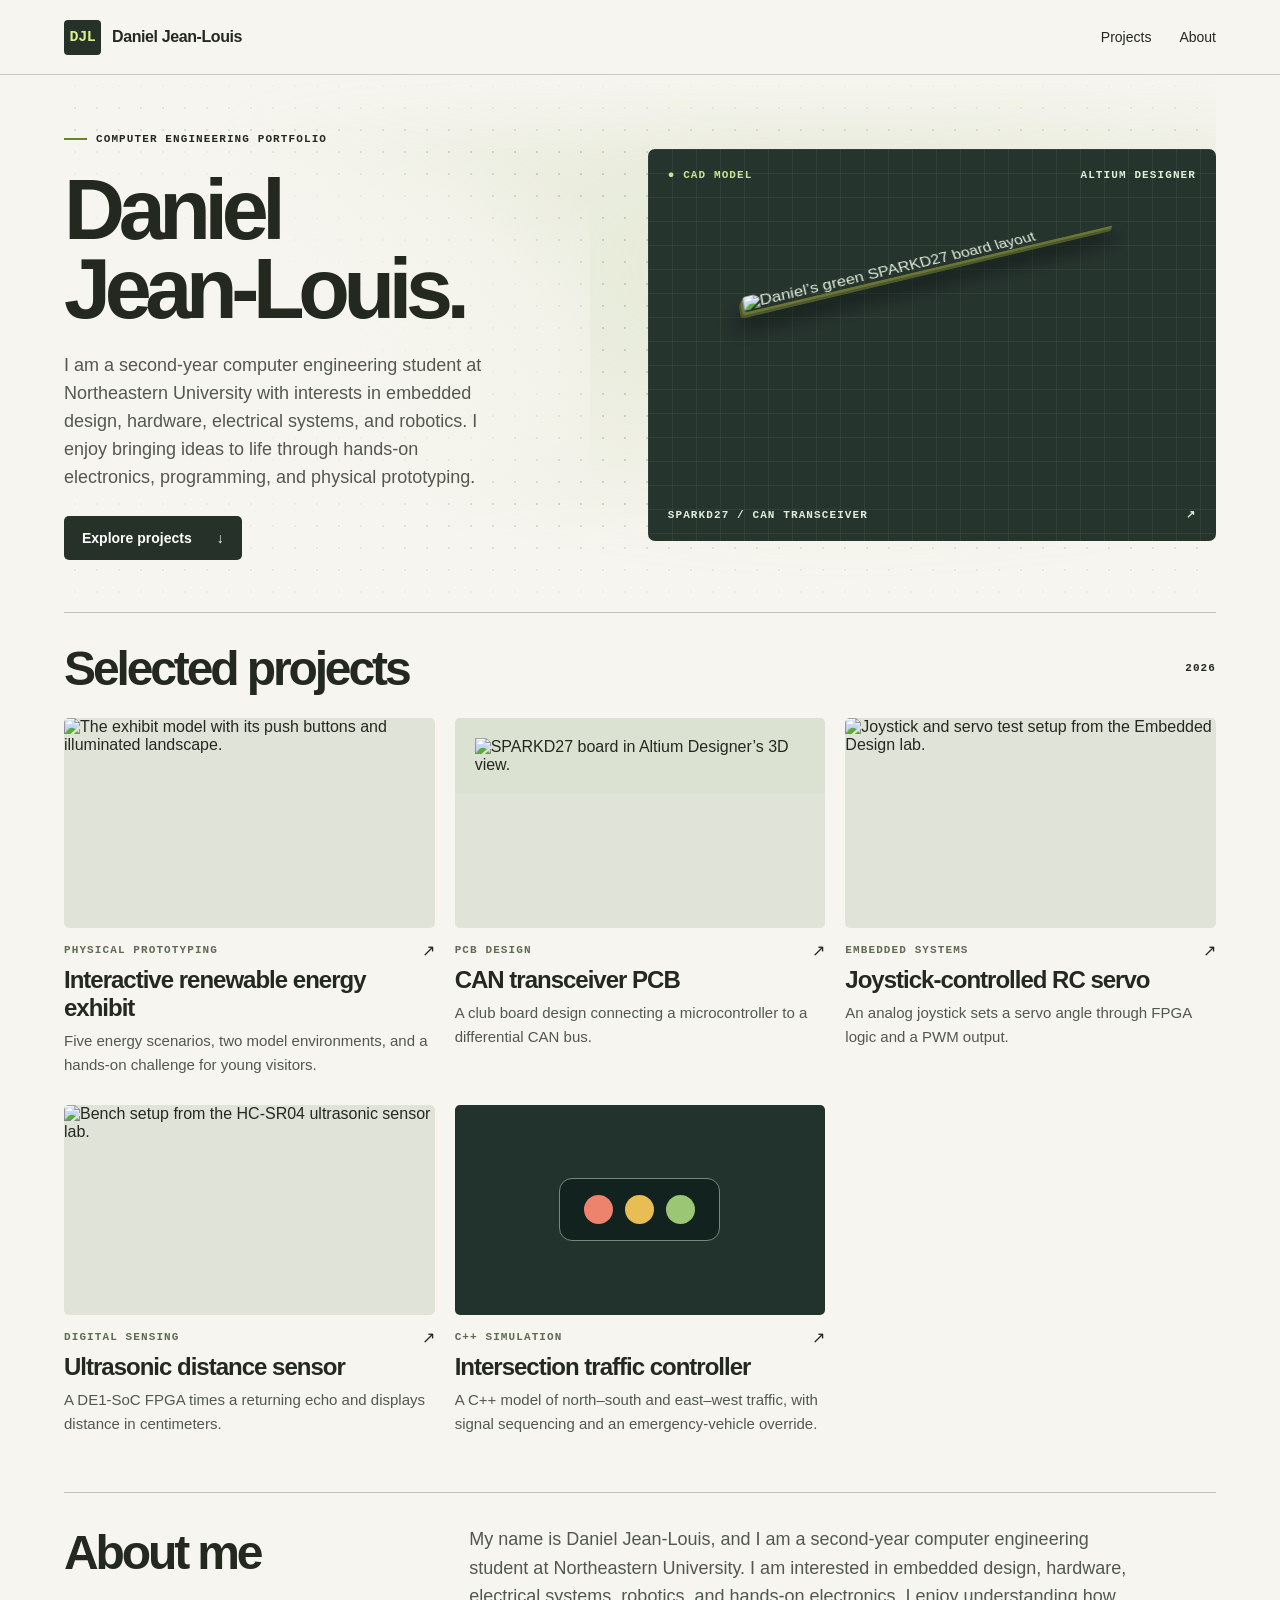
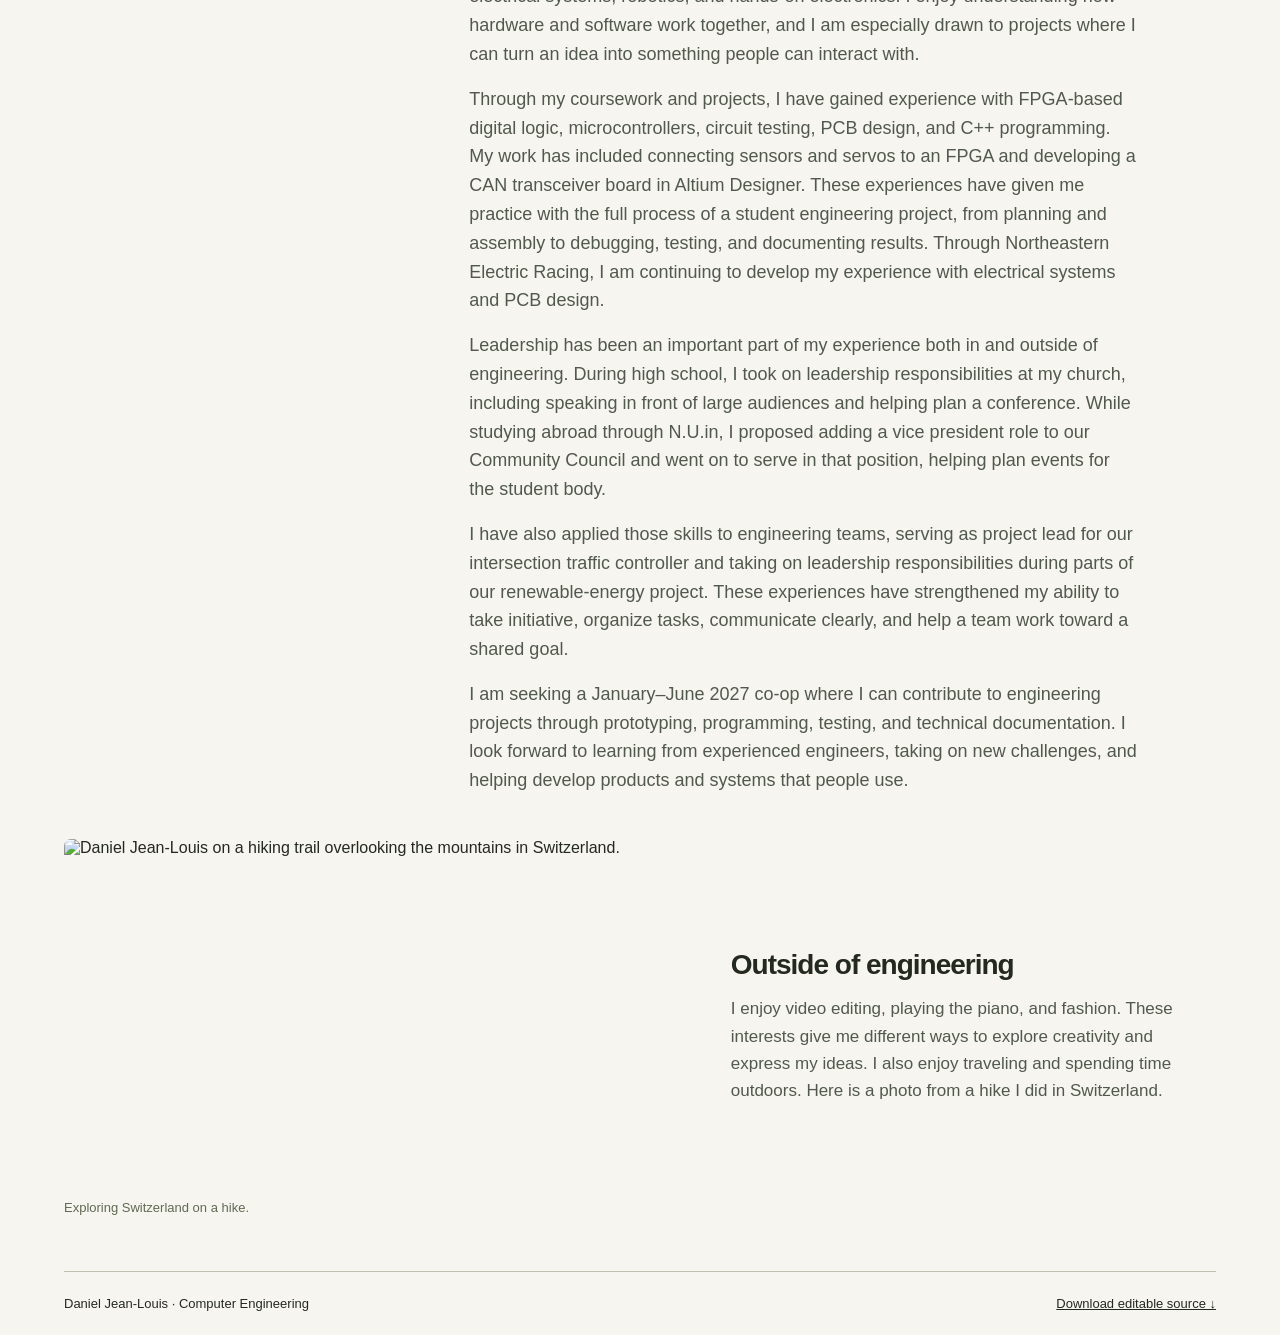
==== index.html @ 47817d31 "Add files via upload" ====
<!doctype html><html lang="en"><head><meta charset="utf-8"><meta name="viewport" content="width=device-width,initial-scale=1"><title>Computer Engineering Portfolio | Daniel Jean-Louis</title><meta name="description" content="Computer engineering projects by Daniel Jean-Louis at Northeastern University."><link rel="stylesheet" href="style.css"></head><body><header><nav class="wrap"><a class="brand" href="index.html"><span class="mark">DJL</span>Daniel Jean-Louis</a><div class="navlinks"><a href="index.html#projects">Projects</a><a href="index.html#about">About</a></div></nav></header><main class="wrap"><section class="hero"><div><div class="kicker">Computer engineering portfolio</div><h1>Daniel<br>Jean-Louis.</h1><p class="intro">I am a second-year computer engineering student at Northeastern University with interests in embedded design, hardware, electrical systems, and robotics. I enjoy bringing ideas to life through hands-on electronics, programming, and physical prototyping.</p><a class="cta" href="#projects">Explore projects <span aria-hidden="true">↓</span></a></div><a class="stage" href="pcb.html" aria-label="Explore the SPARKD27 CAN transceiver PCB"><span class="legend top"><span class="indicator">● CAD MODEL</span><span>ALTIUM DESIGNER</span></span><img src="media/board.webp" alt="Daniel’s green SPARKD27 board layout"><span class="legend bottom"><span>SPARKD27 / CAN TRANSCEIVER</span><span>↗</span></span></a></section><section id="projects"><div class="sectionhead"><h2>Selected projects</h2><span class="mono">2026</span></div><div class="cards"><a class="card" href="energy.html"><div class="visual energy"><img loading="lazy" src="media/energy.webp" alt="The exhibit model with its push buttons and illuminated landscape."></div><div class="meta"><span class="label">Physical prototyping</span><span aria-hidden="true">↗</span></div><h3>Interactive renewable energy exhibit</h3><p>Five energy scenarios, two model environments, and a hands-on challenge for young visitors.</p></a><a class="card" href="pcb.html"><div class="visual board"><img loading="lazy" src="media/board.webp" alt="SPARKD27 board in Altium Designer’s 3D view."></div><div class="meta"><span class="label">PCB design</span><span aria-hidden="true">↗</span></div><h3>CAN transceiver PCB</h3><p>A club board design connecting a microcontroller to a differential CAN bus.</p></a><a class="card" href="servo.html"><div class="visual servo"><img loading="lazy" src="media/servo.webp" alt="Joystick and servo test setup from the Embedded Design lab."></div><div class="meta"><span class="label">Embedded systems</span><span aria-hidden="true">↗</span></div><h3>Joystick-controlled RC servo</h3><p>An analog joystick sets a servo angle through FPGA logic and a PWM output.</p></a><a class="card" href="sonar.html"><div class="visual sonar"><img loading="lazy" src="media/sonar.webp" alt="Bench setup from the HC-SR04 ultrasonic sensor lab."></div><div class="meta"><span class="label">Digital sensing</span><span aria-hidden="true">↗</span></div><h3>Ultrasonic distance sensor</h3><p>A DE1-SoC FPGA times a returning echo and displays distance in centimeters.</p></a><a class="card" href="traffic.html"><div class="visual traffic" aria-hidden="true"><div class="lights"><i></i><i></i><i></i></div></div><div class="meta"><span class="label">C++ simulation</span><span aria-hidden="true">↗</span></div><h3>Intersection traffic controller</h3><p>A C++ model of north–south and east–west traffic, with signal sequencing and an emergency-vehicle override.</p></a></div></section><section class="about" id="about">
<h2>About me</h2>
<div class="bio">
<p class="bodytext">My name is Daniel Jean-Louis, and I am a second-year computer engineering student at Northeastern University. I am interested in embedded design, hardware, electrical systems, robotics, and hands-on electronics. I enjoy understanding how hardware and software work together, and I am especially drawn to projects where I can turn an idea into something people can interact with.</p>
<p class="bodytext">Through my coursework and projects, I have gained experience with FPGA-based digital logic, microcontrollers, circuit testing, PCB design, and C++ programming. My work has included connecting sensors and servos to an FPGA and developing a CAN transceiver board in Altium Designer. These experiences have given me practice with the full process of a student engineering project, from planning and assembly to debugging, testing, and documenting results. Through Northeastern Electric Racing, I am continuing to develop my experience with electrical systems and PCB design.</p>
<p class="bodytext">Leadership has been an important part of my experience both in and outside of engineering. During high school, I took on leadership responsibilities at my church, including speaking in front of large audiences and helping plan a conference. While studying abroad through N.U.in, I proposed adding a vice president role to our Community Council and went on to serve in that position, helping plan events for the student body.</p>
<p class="bodytext">I have also applied those skills to engineering teams, serving as project lead for our intersection traffic controller and taking on leadership responsibilities during parts of our renewable-energy project. These experiences have strengthened my ability to take initiative, organize tasks, communicate clearly, and help a team work toward a shared goal.</p>
<p class="bodytext">I am seeking a January–June 2027 co-op where I can contribute to engineering projects through prototyping, programming, testing, and technical documentation. I look forward to learning from experienced engineers, taking on new challenges, and helping develop products and systems that people use.</p>
</div>
<div class="personal">
<figure class="personal-photo"><img src="media/switzerland.png" alt="Daniel Jean-Louis on a hiking trail overlooking the mountains in Switzerland." loading="lazy" width="1179" height="655"><figcaption>Exploring Switzerland on a hike.</figcaption></figure>
<div class="personal-copy"><h3>Outside of engineering</h3><p class="bodytext">I enjoy video editing, playing the piano, and fashion. These interests give me different ways to explore creativity and express my ideas. I also enjoy traveling and spending time outdoors. Here is a photo from a hike I did in Switzerland.</p></div>
</div>
</section></main><div class="wrap"><footer><span>Daniel Jean-Louis · Computer Engineering</span><a href="portfolio-source.zip" download>Download editable source ↓</a></footer></div></body></html>
---- style.css ----
*{box-sizing:border-box}html{scroll-behavior:smooth}body{margin:0;background:#f6f5ef;color:#242920;font-family:'Helvetica Neue',Arial,sans-serif}a{color:inherit;text-decoration:none}a:focus-visible{outline:3px solid #b45620;outline-offset:4px}.wrap{max-width:1280px;padding:0 clamp(20px,5vw,78px);margin:auto}header{border-bottom:1px solid #c8cbbd}nav,.brand,.navlinks,.sectionhead,.meta,footer,.legend{display:flex;align-items:center}nav{height:74px;justify-content:space-between}.brand{gap:11px;font-weight:700;letter-spacing:-.4px}.mark{display:grid;place-items:center;background:#263129;color:#d8f18d;width:37px;height:35px;border-radius:4px;font:700 15px monospace}.navlinks{gap:28px;font-size:14px}.navlinks a:hover,.read:hover{text-decoration:underline}.hero{display:grid;grid-template-columns:1fr 1.08fr;gap:5%;align-items:center;padding:56px 0 52px}.mono,.label,.legend,.read,.kicker{font:600 11px/1.5 'Courier New',monospace;text-transform:uppercase;letter-spacing:1.1px}.kicker{display:flex;align-items:center;gap:9px}.kicker:before{content:'';width:23px;height:2px;background:#66852b}h1,h2,h3,p{margin:0}h1{font-size:clamp(58px,6.6vw,100px);line-height:.94;letter-spacing:-.075em;margin:23px 0}.intro{font-size:18px;line-height:1.55;color:#53594e;max-width:430px}.cta{display:inline-flex;gap:25px;background:#263129;color:white;border-radius:5px;padding:14px 18px;margin-top:24px;font-weight:600;font-size:14px}.stage{display:block;background-color:#26342e;background-image:linear-gradient(#96c39e16 1px,transparent 1px),linear-gradient(90deg,#96c39e16 1px,transparent 1px);background-size:24px 24px;color:#e1edda;position:relative;overflow:hidden;border-radius:7px;aspect-ratio:1.45}.stage .legend{position:absolute;left:20px;right:20px;justify-content:space-between}.top{top:18px}.bottom{bottom:18px}.stage img{position:absolute;width:67%;left:17%;top:26%;transform:perspective(700px) rotateX(35deg) rotateZ(-16deg);border-radius:4px;box-shadow:-2px 3px #6b7636,-4px 6px #4d592c,-9px 19px 22px #0007}.indicator{color:#c7e58f}.sectionhead{border-top:1px solid #bdc2b3;justify-content:space-between;padding:28px 0 22px}h2{font-size:clamp(30px,4vw,48px);letter-spacing:-.065em}.cards{display:grid;grid-template-columns:repeat(3,minmax(0,1fr));gap:28px 20px}.card{display:block}.visual{height:210px;background:#e0e4d8;overflow:hidden;border-radius:5px;position:relative}.visual img{width:100%;height:100%;object-fit:cover;transition:transform .25s}.card:hover img{transform:scale(1.035)}.visual.board img{object-fit:contain;padding:20px;background:#dce2d2}.meta{justify-content:space-between;margin:13px 0 6px}.label{color:#606a54}.card h3{font-size:24px;letter-spacing:-1px}.card p,.bodytext{line-height:1.6;color:#51594e}.card p{margin-top:7px;font-size:15px}.traffic{display:grid;place-content:center;background:#22322d;color:#bcdf91}.lights{display:flex;gap:12px;background:#12221e;padding:16px 24px;border:1px solid #748976;border-radius:13px}.lights i{width:29px;height:29px;border-radius:50%;background:#ed836d}.lights i:nth-child(2){background:#e8bd53}.lights i:nth-child(3){background:#9bc774}.about{display:grid;grid-template-columns:1fr 2fr;gap:32px;margin:56px 0;padding-top:32px;border-top:1px solid #bdc2b3}.about p{max-width:670px;font-size:18px}footer{justify-content:space-between;gap:15px;border-top:1px solid #bdc2b3;padding:24px 0;font-size:13px}footer a{text-decoration:underline}.detail{max-width:900px;margin:auto;padding:35px 0 55px}.detail h1{font-size:clamp(44px,6vw,72px);max-width:850px}.detail .kicker{margin-top:35px}.detail .intro{max-width:740px}.detail figure{margin:32px 0}.detail figure img{display:block;max-width:100%;max-height:520px;margin:auto;border-radius:5px}.detail figcaption{font:13px/1.6 monospace;text-align:center;margin:8px}.detail h2{font-size:28px;margin:26px 0 8px}.detail p.bodytext{max-width:720px;font-size:18px}.detail .traffic{height:230px}.detail code{font-size:.9em}@media(max-width:820px){.cards{grid-template-columns:repeat(2,minmax(0,1fr))}.hero{gap:24px}.intro{font-size:16px}.stage{aspect-ratio:1.15}.stage img{top:32%}}@media(max-width:640px){.hero,.about{grid-template-columns:1fr}.hero{padding:35px 0 28px}.stage{aspect-ratio:1.65}.stage img{top:21%;width:60%;left:20%}.cards{grid-template-columns:1fr}.visual{height:240px}nav{height:62px}.navlinks{gap:14px}.brand{font-size:14px}.about{gap:12px}.legend{font-size:9px}footer{flex-wrap:wrap}}@media(prefers-reduced-motion:reduce){html{scroll-behavior:auto}.visual img{transition:none}}

.bio p + p{margin-top:16px}

.personal{grid-column:1 / -1;display:grid;grid-template-columns:1.3fr 1fr;gap:36px;align-items:center;margin-top:12px}
.personal-photo{margin:0}
.personal-photo img{display:block;width:100%;height:auto;border-radius:7px}
.personal-photo figcaption{margin-top:10px;color:#606a54;font-size:13px}
.personal-copy h3{font-size:28px;letter-spacing:-1px;margin-bottom:14px}
.personal-copy p{font-size:17px}
@media(max-width:640px){.personal{grid-template-columns:1fr;gap:20px;margin-top:20px}}

/* A dotted engineering-paper pattern fades behind the introduction. */
.hero{position:relative;isolation:isolate}
.hero::before{content:"";position:absolute;inset:0;z-index:-1;pointer-events:none;background-image:radial-gradient(circle,rgba(79,104,57,.22) 1px,transparent 1.5px),radial-gradient(ellipse at 68% 35%,rgba(181,201,142,.30),transparent 65%);background-size:22px 22px,100% 100%;mask-image:linear-gradient(to bottom,transparent,#000 15%,#000 80%,transparent)}
.hero>div:first-child{background:radial-gradient(ellipse at left center,rgba(246,245,239,.98) 35%,rgba(246,245,239,.68) 65%,transparent 85%)}
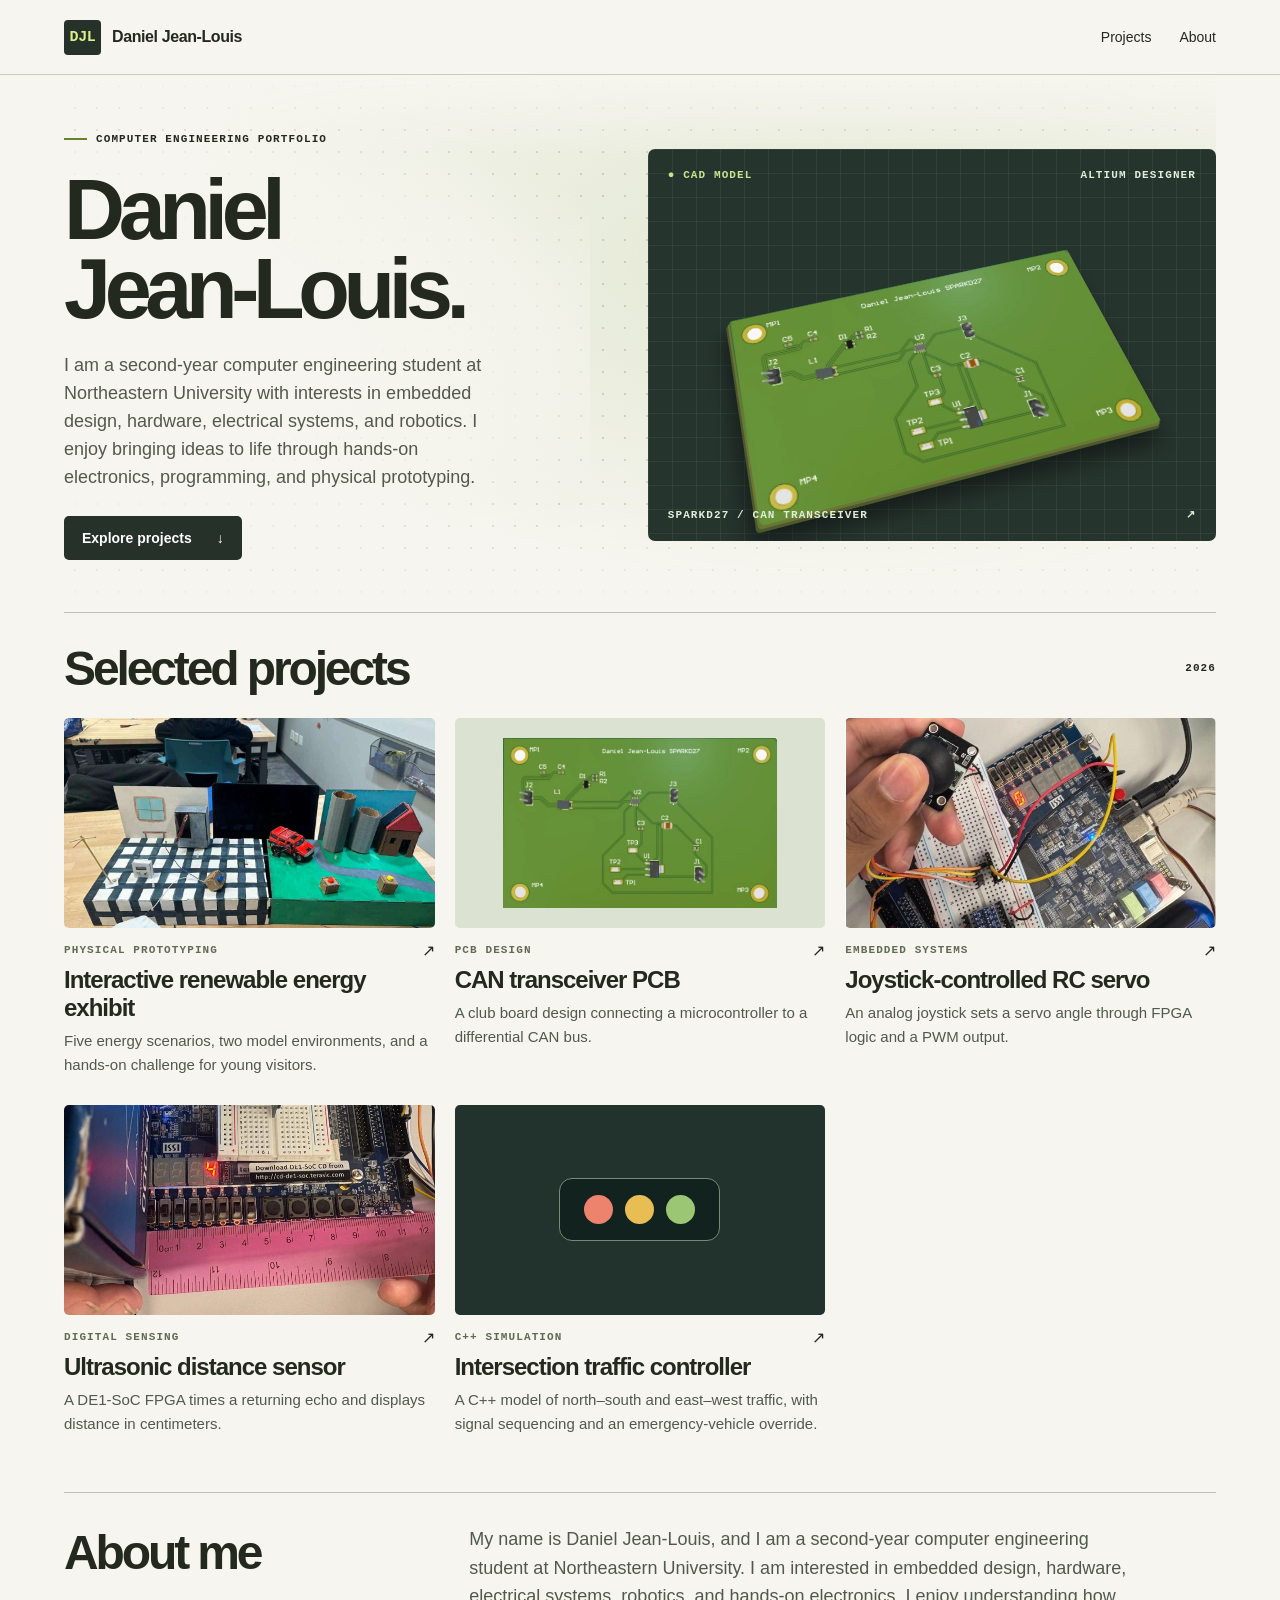
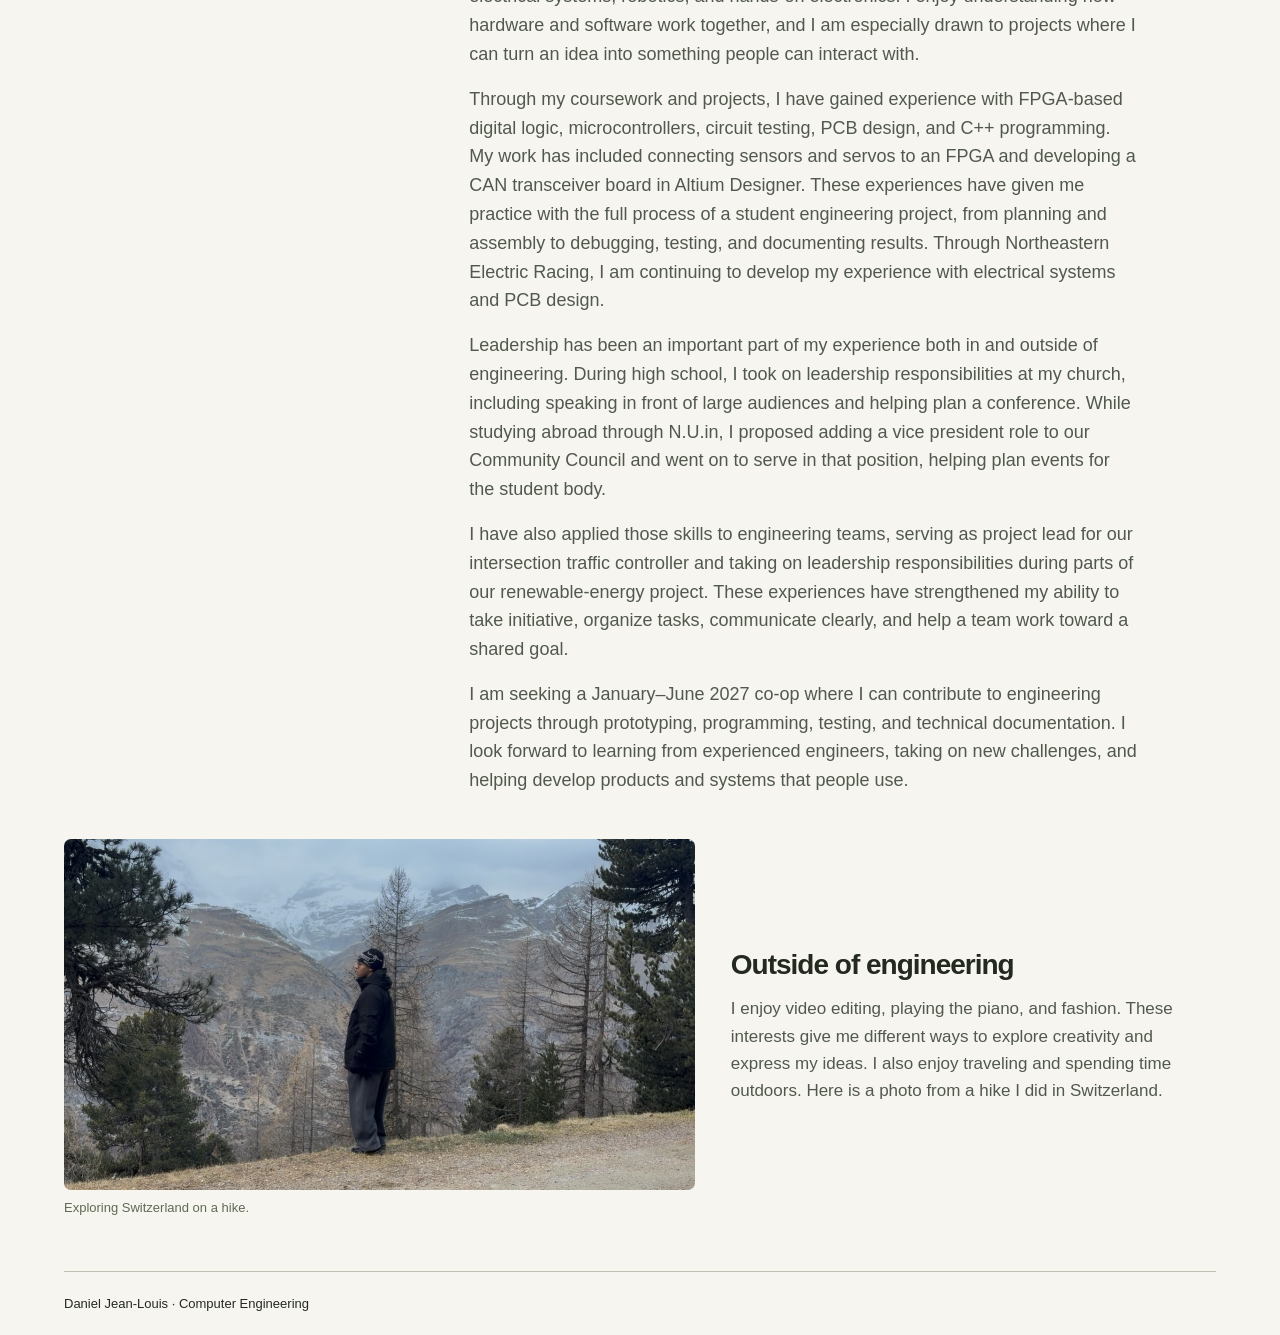
==== commit bf83c834: "Remove download link from footer in index.html Removed download link from the footer." ====
--- a/index.html
+++ b/index.html
@@ -11,4 +11,4 @@
 <figure class="personal-photo"><img src="media/switzerland.png" alt="Daniel Jean-Louis on a hiking trail overlooking the mountains in Switzerland." loading="lazy" width="1179" height="655"><figcaption>Exploring Switzerland on a hike.</figcaption></figure>
 <div class="personal-copy"><h3>Outside of engineering</h3><p class="bodytext">I enjoy video editing, playing the piano, and fashion. These interests give me different ways to explore creativity and express my ideas. I also enjoy traveling and spending time outdoors. Here is a photo from a hike I did in Switzerland.</p></div>
 </div>
-</section></main><div class="wrap"><footer><span>Daniel Jean-Louis · Computer Engineering</span><a href="portfolio-source.zip" download>Download editable source ↓</a></footer></div></body></html>+</section></main><div class="wrap"><footer><span>Daniel Jean-Louis · Computer Engineering</span></footer></div></body></html>
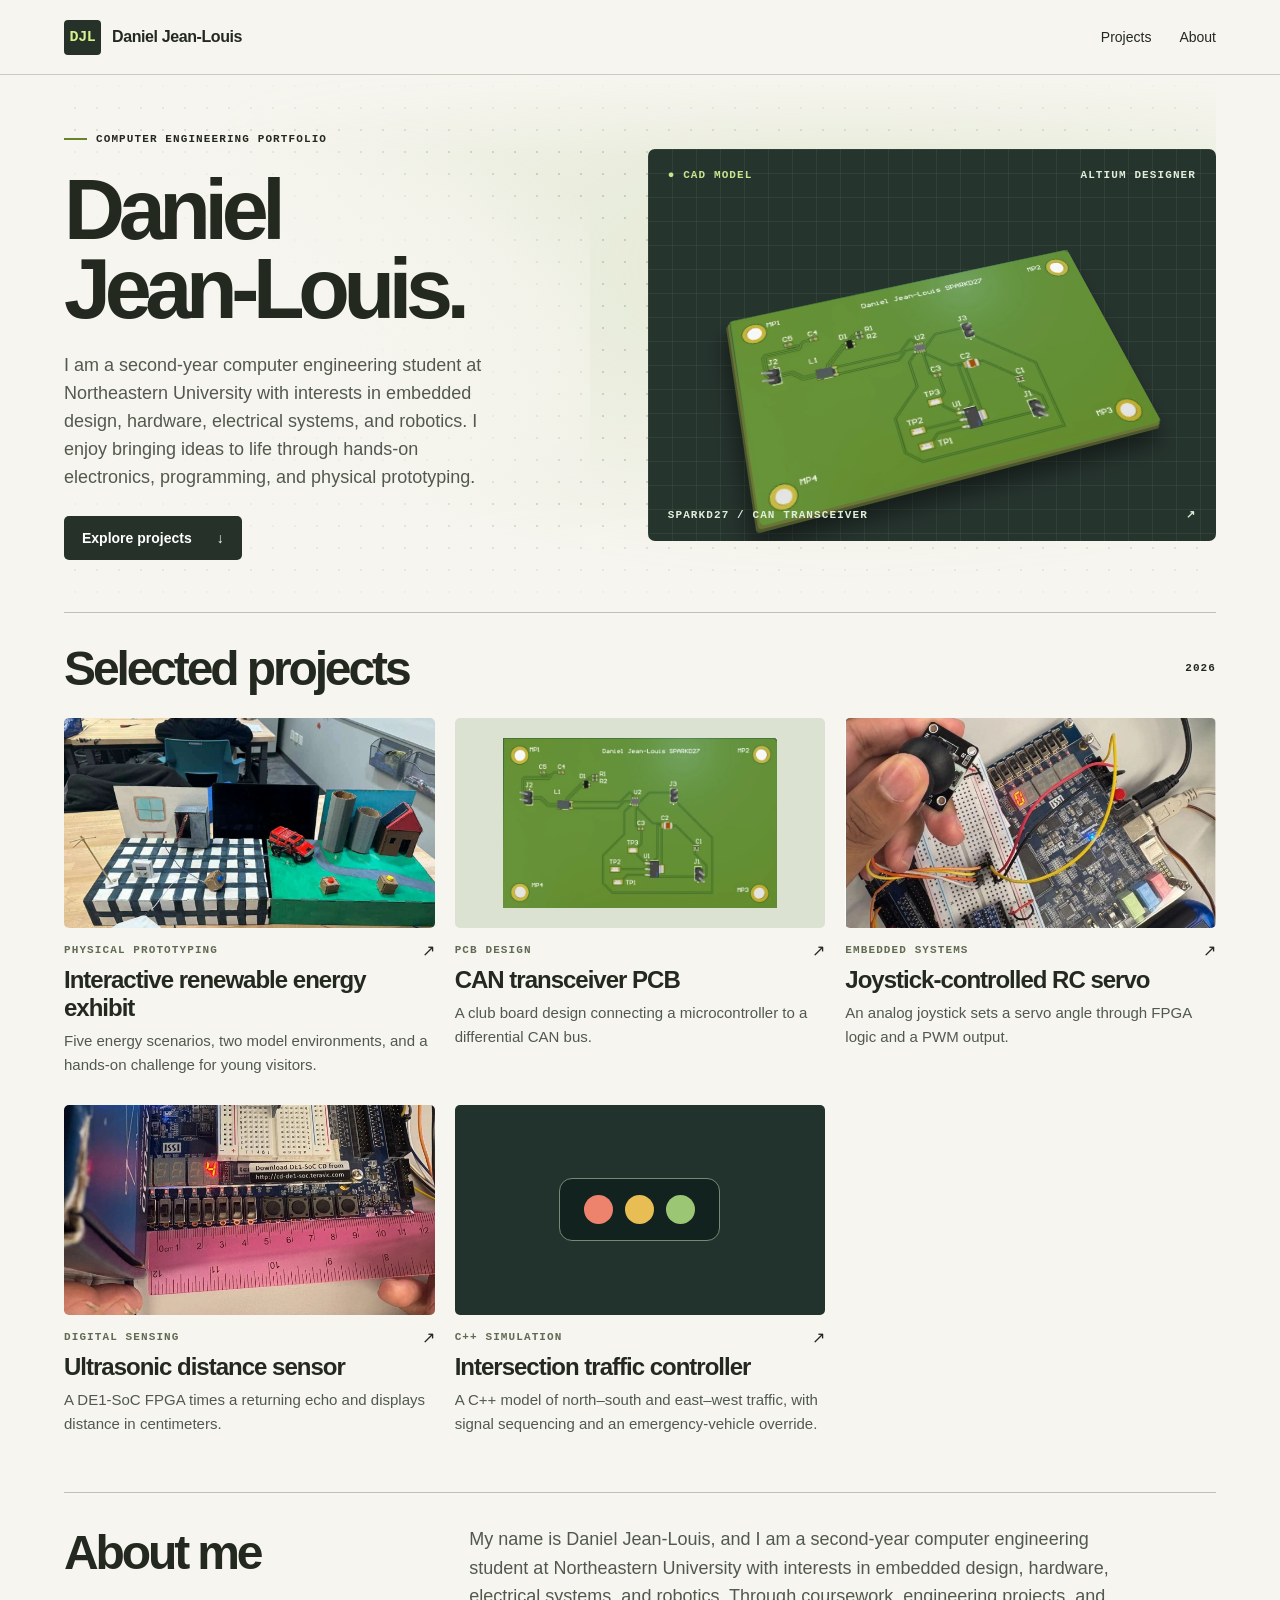
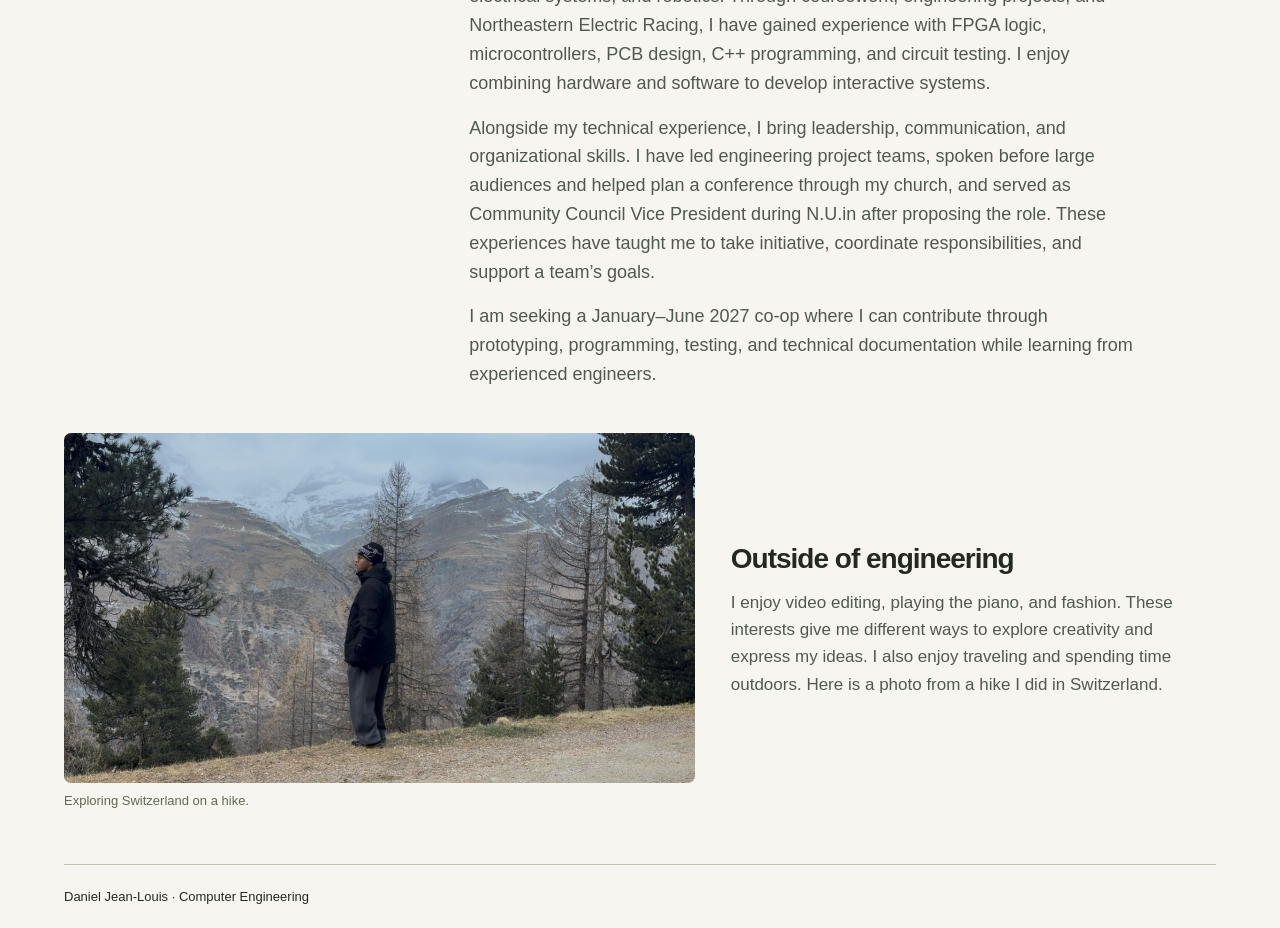
==== commit 00569e33: "Revise 'About me' section with new content Updated the 'About me' section to include additional deta" ====
--- a/index.html
+++ b/index.html
@@ -1,11 +1,11 @@
 <!doctype html><html lang="en"><head><meta charset="utf-8"><meta name="viewport" content="width=device-width,initial-scale=1"><title>Computer Engineering Portfolio | Daniel Jean-Louis</title><meta name="description" content="Computer engineering projects by Daniel Jean-Louis at Northeastern University."><link rel="stylesheet" href="style.css"></head><body><header><nav class="wrap"><a class="brand" href="index.html"><span class="mark">DJL</span>Daniel Jean-Louis</a><div class="navlinks"><a href="index.html#projects">Projects</a><a href="index.html#about">About</a></div></nav></header><main class="wrap"><section class="hero"><div><div class="kicker">Computer engineering portfolio</div><h1>Daniel<br>Jean-Louis.</h1><p class="intro">I am a second-year computer engineering student at Northeastern University with interests in embedded design, hardware, electrical systems, and robotics. I enjoy bringing ideas to life through hands-on electronics, programming, and physical prototyping.</p><a class="cta" href="#projects">Explore projects <span aria-hidden="true">↓</span></a></div><a class="stage" href="pcb.html" aria-label="Explore the SPARKD27 CAN transceiver PCB"><span class="legend top"><span class="indicator">● CAD MODEL</span><span>ALTIUM DESIGNER</span></span><img src="media/board.webp" alt="Daniel’s green SPARKD27 board layout"><span class="legend bottom"><span>SPARKD27 / CAN TRANSCEIVER</span><span>↗</span></span></a></section><section id="projects"><div class="sectionhead"><h2>Selected projects</h2><span class="mono">2026</span></div><div class="cards"><a class="card" href="energy.html"><div class="visual energy"><img loading="lazy" src="media/energy.webp" alt="The exhibit model with its push buttons and illuminated landscape."></div><div class="meta"><span class="label">Physical prototyping</span><span aria-hidden="true">↗</span></div><h3>Interactive renewable energy exhibit</h3><p>Five energy scenarios, two model environments, and a hands-on challenge for young visitors.</p></a><a class="card" href="pcb.html"><div class="visual board"><img loading="lazy" src="media/board.webp" alt="SPARKD27 board in Altium Designer’s 3D view."></div><div class="meta"><span class="label">PCB design</span><span aria-hidden="true">↗</span></div><h3>CAN transceiver PCB</h3><p>A club board design connecting a microcontroller to a differential CAN bus.</p></a><a class="card" href="servo.html"><div class="visual servo"><img loading="lazy" src="media/servo.webp" alt="Joystick and servo test setup from the Embedded Design lab."></div><div class="meta"><span class="label">Embedded systems</span><span aria-hidden="true">↗</span></div><h3>Joystick-controlled RC servo</h3><p>An analog joystick sets a servo angle through FPGA logic and a PWM output.</p></a><a class="card" href="sonar.html"><div class="visual sonar"><img loading="lazy" src="media/sonar.webp" alt="Bench setup from the HC-SR04 ultrasonic sensor lab."></div><div class="meta"><span class="label">Digital sensing</span><span aria-hidden="true">↗</span></div><h3>Ultrasonic distance sensor</h3><p>A DE1-SoC FPGA times a returning echo and displays distance in centimeters.</p></a><a class="card" href="traffic.html"><div class="visual traffic" aria-hidden="true"><div class="lights"><i></i><i></i><i></i></div></div><div class="meta"><span class="label">C++ simulation</span><span aria-hidden="true">↗</span></div><h3>Intersection traffic controller</h3><p>A C++ model of north–south and east–west traffic, with signal sequencing and an emergency-vehicle override.</p></a></div></section><section class="about" id="about">
 <h2>About me</h2>
 <div class="bio">
-<p class="bodytext">My name is Daniel Jean-Louis, and I am a second-year computer engineering student at Northeastern University. I am interested in embedded design, hardware, electrical systems, robotics, and hands-on electronics. I enjoy understanding how hardware and software work together, and I am especially drawn to projects where I can turn an idea into something people can interact with.</p>
-<p class="bodytext">Through my coursework and projects, I have gained experience with FPGA-based digital logic, microcontrollers, circuit testing, PCB design, and C++ programming. My work has included connecting sensors and servos to an FPGA and developing a CAN transceiver board in Altium Designer. These experiences have given me practice with the full process of a student engineering project, from planning and assembly to debugging, testing, and documenting results. Through Northeastern Electric Racing, I am continuing to develop my experience with electrical systems and PCB design.</p>
-<p class="bodytext">Leadership has been an important part of my experience both in and outside of engineering. During high school, I took on leadership responsibilities at my church, including speaking in front of large audiences and helping plan a conference. While studying abroad through N.U.in, I proposed adding a vice president role to our Community Council and went on to serve in that position, helping plan events for the student body.</p>
-<p class="bodytext">I have also applied those skills to engineering teams, serving as project lead for our intersection traffic controller and taking on leadership responsibilities during parts of our renewable-energy project. These experiences have strengthened my ability to take initiative, organize tasks, communicate clearly, and help a team work toward a shared goal.</p>
-<p class="bodytext">I am seeking a January–June 2027 co-op where I can contribute to engineering projects through prototyping, programming, testing, and technical documentation. I look forward to learning from experienced engineers, taking on new challenges, and helping develop products and systems that people use.</p>
+<p class="bodytext">My name is Daniel Jean-Louis, and I am a second-year computer engineering student at Northeastern University with interests in embedded design, hardware, electrical systems, and robotics. Through coursework, engineering projects, and Northeastern Electric Racing, I have gained experience with FPGA logic, microcontrollers, PCB design, C++ programming, and circuit testing. I enjoy combining hardware and software to develop interactive systems.</p>
+
+<p class="bodytext">Alongside my technical experience, I bring leadership, communication, and organizational skills. I have led engineering project teams, spoken before large audiences and helped plan a conference through my church, and served as Community Council Vice President during N.U.in after proposing the role. These experiences have taught me to take initiative, coordinate responsibilities, and support a team’s goals.</p>
+
+<p class="bodytext">I am seeking a January–June 2027 co-op where I can contribute through prototyping, programming, testing, and technical documentation while learning from experienced engineers.</p>
 </div>
 <div class="personal">
 <figure class="personal-photo"><img src="media/switzerland.png" alt="Daniel Jean-Louis on a hiking trail overlooking the mountains in Switzerland." loading="lazy" width="1179" height="655"><figcaption>Exploring Switzerland on a hike.</figcaption></figure>
